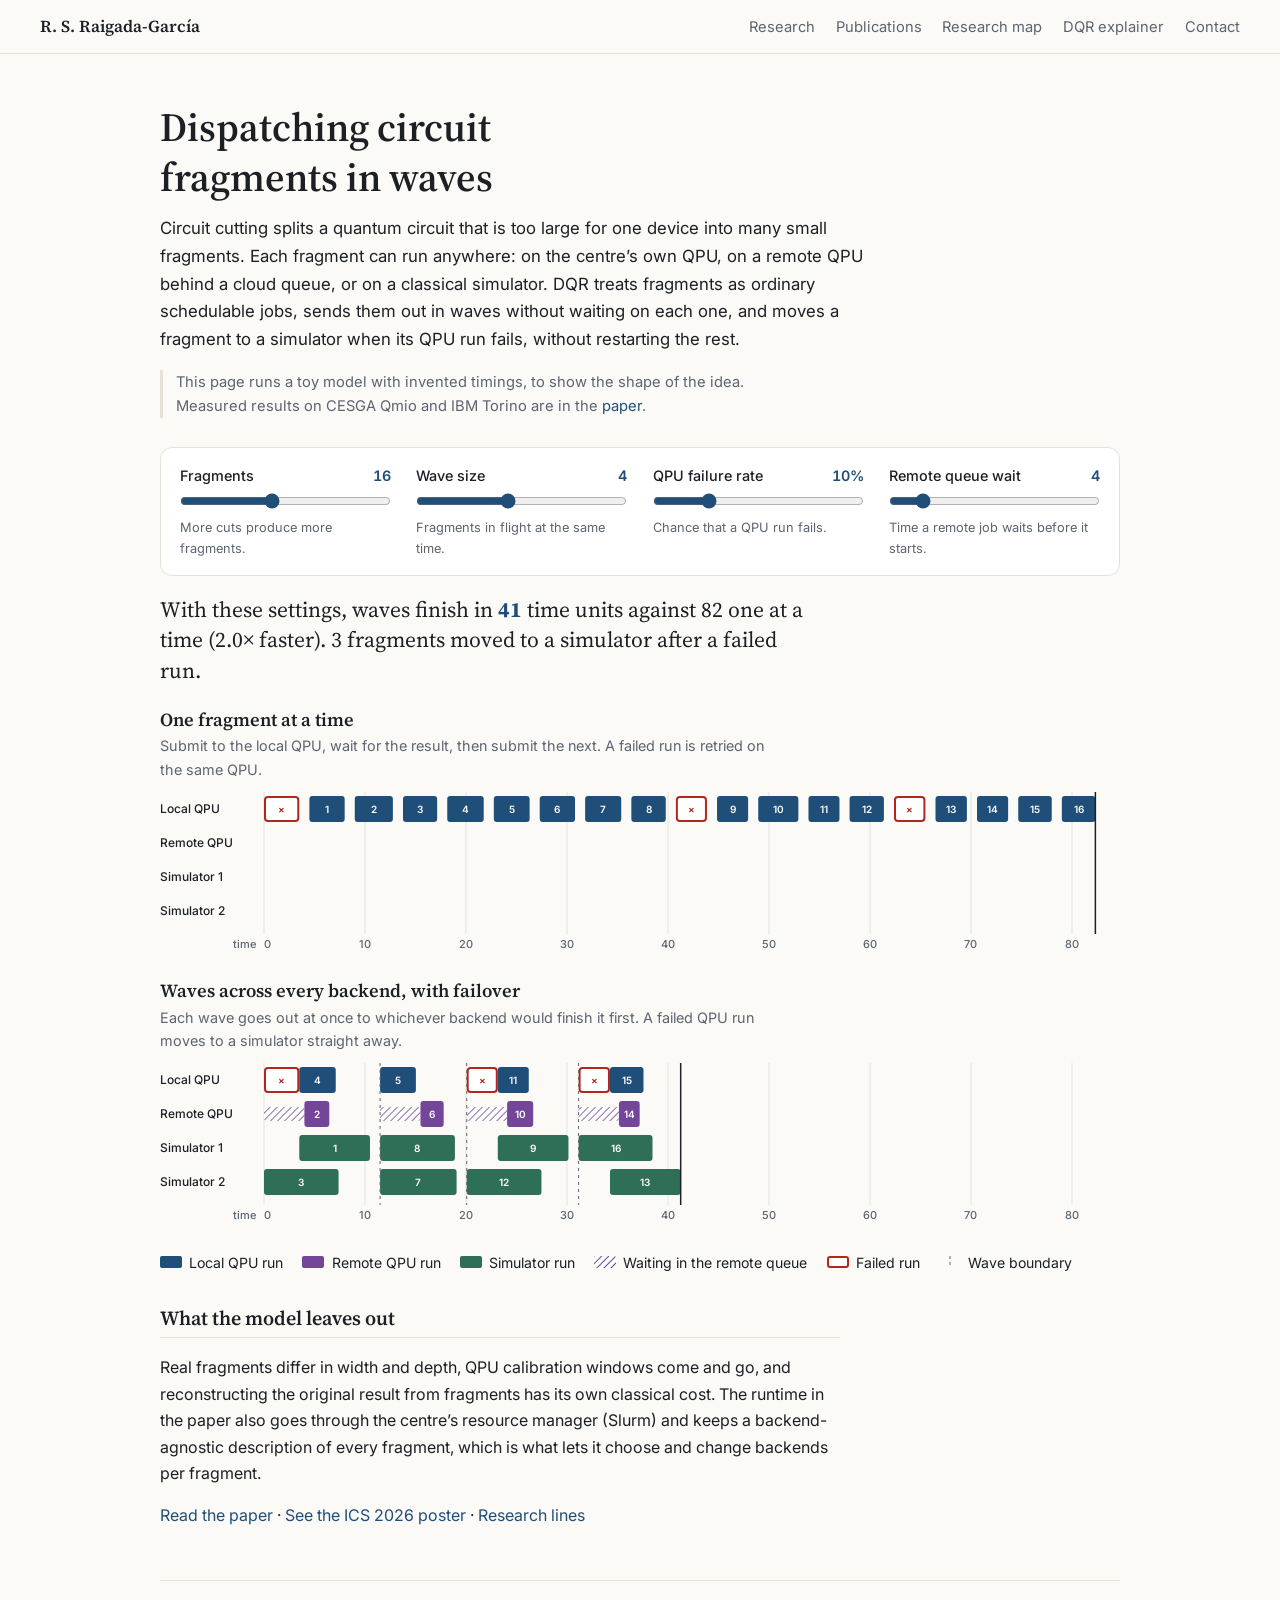
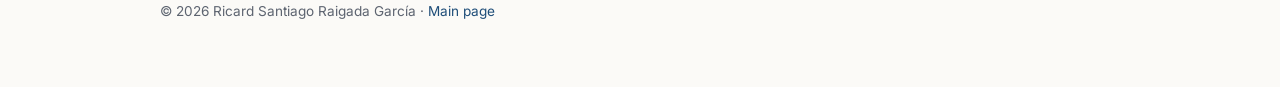
==== dqr-explainer.html @ d9e57925 "Add new paper on communication-aware qubit placement and update bibliography - Created HTML page for" ====
<!doctype html>
<html lang="en">
<head>
  <meta charset="utf-8">
  <meta name="viewport" content="width=device-width, initial-scale=1">
  <title>Dispatching circuit fragments in waves · interactive explainer · Ricard S. Raigada-García</title>
  <meta name="description" content="Interactive explainer of wave-based dispatch for circuit cutting in hybrid HPC–quantum systems: how fragments are spread over local QPUs, remote QPUs and simulators, with per-fragment failover.">
  <link rel="canonical" href="https://raigada-garcia.dev/dqr-explainer.html">
  <meta property="og:type" content="website">
  <meta property="og:url" content="https://raigada-garcia.dev/dqr-explainer.html">
  <meta property="og:title" content="Dispatching circuit fragments in waves · interactive explainer">
  <meta property="og:description" content="Change the number of fragments, the wave size and the failure rate, and watch the schedule change.">
  <meta property="og:image" content="https://raigada-garcia.dev/assets/img/og-card.jpg">
  <meta name="twitter:card" content="summary_large_image">
  <link rel="icon" type="image/png" sizes="48x48" href="assets/img/favicon-48.png">
  <link rel="apple-touch-icon" href="assets/img/apple-touch-icon.png">
  <link rel="alternate" type="application/atom+xml" title="Updates" href="feed.xml">
  <link rel="preconnect" href="https://fonts.googleapis.com">
  <link rel="preconnect" href="https://fonts.gstatic.com" crossorigin>
  <link href="https://fonts.googleapis.com/css2?family=Inter:wght@400;500;600&family=Source+Serif+4:opsz,wght@8..60,500;8..60,600&display=swap" rel="stylesheet">
  <link rel="stylesheet" href="style.css?v=3">
  <style>
    :root { --c-local: #1f4e79; --c-remote: #74469a; --c-cpu: #2f6f57; --c-fail: #b3261e; }
    @media (prefers-color-scheme: dark) {
      :root { --c-local: #8cb8e6; --c-remote: #c3a3e0; --c-cpu: #7cc4a4; --c-fail: #f2908a; }
    }
    .explainer { max-width: 1040px; margin: 0 auto; padding: clamp(24px, 4vw, 48px) clamp(16px, 4vw, 40px); }
    .explainer h1 { font-size: clamp(1.8rem, 3.4vw, 2.5rem); margin: 0 0 .8rem; max-width: 22ch; }
    .lede { max-width: 68ch; font-size: 1.05rem; }
    .caveat { max-width: 68ch; color: var(--muted); font-size: .92rem; border-left: 3px solid var(--line); padding-left: .8rem; }

    .controls {
      display: grid; grid-template-columns: repeat(auto-fit, minmax(200px, 1fr)); gap: .9rem 1.6rem;
      margin: 1.8rem 0 1.2rem; padding: 1rem 1.2rem; border: 1px solid var(--line); border-radius: 12px; background: var(--surface);
    }
    .control label { display: flex; justify-content: space-between; font-size: .9rem; font-weight: 500; }
    .control output { font-variant-numeric: tabular-nums; color: var(--accent); font-weight: 600; }
    .control input { width: 100%; accent-color: var(--accent); margin: .35rem 0 0; }
    .control small { display: block; color: var(--muted); font-size: .8rem; }

    .result { font-family: var(--serif); font-size: clamp(1.15rem, 2vw, 1.35rem); line-height: 1.4; max-width: 60ch; margin: 0 0 1.4rem; }
    .result strong { color: var(--accent); }

    .chart { margin: 0 0 1.6rem; }
    .chart h2 { font-size: 1.15rem; border: 0; padding: 0; margin: 0 0 .2rem; }
    .chart p { color: var(--muted); font-size: .9rem; margin: 0 0 .5rem; max-width: 68ch; }
    .gantt { width: 100%; display: block; overflow: visible; }
    .gantt text { font: 500 11px var(--sans); fill: var(--muted); }
    .gantt .lane-label { font-size: 12px; fill: var(--text); }
    .gantt .bar-label { fill: var(--surface); font-weight: 600; font-size: 10px; pointer-events: none; }
    .gantt .grid { stroke: var(--line); }
    .gantt .wave { stroke: var(--muted); stroke-dasharray: 3 4; }

    .legend { display: flex; flex-wrap: wrap; gap: .4rem 1.2rem; list-style: none; padding: 0; margin: 0 0 2rem; font-size: .88rem; }
    .legend li { display: inline-flex; align-items: center; gap: .45rem; }
    .legend svg { width: 22px; height: 12px; }

    .more { max-width: 68ch; }
    .more h2 { font-size: 1.25rem; }
  </style>
</head>
<body>

<a class="skip-link" href="#main">Skip to content</a>

<header class="topbar">
  <a class="brand" href="index.html">R. S. Raigada-García</a>
  <nav class="nav" aria-label="Site">
    <a href="index.html#research">Research</a>
    <a href="index.html#publications">Publications</a>
    <a href="research-map.html">Research map</a>
    <a href="dqr-explainer.html" aria-current="page">DQR explainer</a>
    <a href="index.html#contact">Contact</a>
  </nav>
</header>

<main class="explainer" id="main">
  <h1>Dispatching circuit fragments in waves</h1>
  <p class="lede">
    Circuit cutting splits a quantum circuit that is too large for one device into many small fragments.
    Each fragment can run anywhere: on the centre’s own QPU, on a remote QPU behind a cloud queue, or on a classical simulator.
    DQR treats fragments as ordinary schedulable jobs, sends them out in waves without waiting on each one,
    and moves a fragment to a simulator when its QPU run fails, without restarting the rest.
  </p>
  <p class="caveat">
    This page runs a toy model with invented timings, to show the shape of the idea.
    Measured results on CESGA Qmio and IBM Torino are in the <a href="papers/2604.15279.html">paper</a>.
  </p>

  <form class="controls" id="controls" aria-label="Model parameters" onsubmit="return false">
    <div class="control">
      <label for="n">Fragments <output for="n" id="n-out"></output></label>
      <input type="range" id="n" min="4" max="32" step="1" value="16">
      <small>More cuts produce more fragments.</small>
    </div>
    <div class="control">
      <label for="b">Wave size <output for="b" id="b-out"></output></label>
      <input type="range" id="b" min="1" max="8" step="1" value="4">
      <small>Fragments in flight at the same time.</small>
    </div>
    <div class="control">
      <label for="f">QPU failure rate <output for="f" id="f-out"></output></label>
      <input type="range" id="f" min="0" max="40" step="5" value="10">
      <small>Chance that a QPU run fails.</small>
    </div>
    <div class="control">
      <label for="w">Remote queue wait <output for="w" id="w-out"></output></label>
      <input type="range" id="w" min="0" max="30" step="2" value="4">
      <small>Time a remote job waits before it starts.</small>
    </div>
  </form>

  <p class="result" id="result" aria-live="polite"></p>

  <section class="chart" aria-labelledby="c1-h">
    <h2 id="c1-h">One fragment at a time</h2>
    <p>Submit to the local QPU, wait for the result, then submit the next. A failed run is retried on the same QPU.</p>
    <div id="chart-seq"></div>
  </section>

  <section class="chart" aria-labelledby="c2-h">
    <h2 id="c2-h">Waves across every backend, with failover</h2>
    <p>Each wave goes out at once to whichever backend would finish it first. A failed QPU run moves to a simulator straight away.</p>
    <div id="chart-wave"></div>
  </section>

  <ul class="legend" aria-label="Legend">
    <li><svg aria-hidden="true"><rect width="22" height="12" rx="2" fill="var(--c-local)"/></svg>Local QPU run</li>
    <li><svg aria-hidden="true"><rect width="22" height="12" rx="2" fill="var(--c-remote)"/></svg>Remote QPU run</li>
    <li><svg aria-hidden="true"><rect width="22" height="12" rx="2" fill="var(--c-cpu)"/></svg>Simulator run</li>
    <li><svg aria-hidden="true"><rect width="22" height="12" rx="2" fill="url(#lg-wait)"/><defs><pattern id="lg-wait" width="5" height="5" patternUnits="userSpaceOnUse" patternTransform="rotate(45)"><rect width="5" height="5" fill="var(--surface)"/><line x1="0" y1="0" x2="0" y2="5" stroke="var(--c-remote)" stroke-width="2"/></pattern></defs></svg>Waiting in the remote queue</li>
    <li><svg aria-hidden="true"><rect x="1" y="1" width="20" height="10" rx="2" fill="var(--surface)" stroke="var(--c-fail)" stroke-width="2"/></svg>Failed run</li>
    <li><svg aria-hidden="true"><line x1="11" y1="0" x2="11" y2="12" stroke="var(--muted)" stroke-dasharray="3 3"/></svg>Wave boundary</li>
  </ul>

  <section class="more" aria-labelledby="more-h">
    <h2 id="more-h">What the model leaves out</h2>
    <p>
      Real fragments differ in width and depth, QPU calibration windows come and go, and reconstructing the
      original result from fragments has its own classical cost. The runtime in the paper also goes through
      the centre’s resource manager (Slurm) and keeps a backend-agnostic description of every fragment,
      which is what lets it choose and change backends per fragment.
    </p>
    <p><a href="papers/2604.15279.html">Read the paper</a> · <a href="assets/posters/raigada-garcia-ics2026-poster.pdf">See the ICS 2026 poster</a> · <a href="index.html#research">Research lines</a></p>
  </section>

  <footer class="footer">
    <p>© 2026 Ricard Santiago Raigada García · <a href="index.html">Main page</a></p>
  </footer>
</main>

<script>
(function () {
  'use strict';

  /* ---------- Model constants (invented, illustrative) ---------- */
  var T_LOCAL = 3, T_REMOTE = 2, T_CPU = 7, POLL = 1, MAX_RETRY = 3, CPU_LANES = 2;
  var LANES = [
    { id: 'local', label: 'Local QPU', color: '--c-local' },
    { id: 'remote', label: 'Remote QPU', color: '--c-remote' },
    { id: 'cpu0', label: 'Simulator 1', color: '--c-cpu' },
    { id: 'cpu1', label: 'Simulator 2', color: '--c-cpu' }
  ];

  // The same random draws feed both strategies, so the comparison is fair.
  function rng(seed) {
    return function () {
      seed |= 0; seed = seed + 0x6D2B79F5 | 0;
      var t = Math.imul(seed ^ seed >>> 15, 1 | seed);
      t = t + Math.imul(t ^ t >>> 7, 61 | t) ^ t;
      return ((t ^ t >>> 14) >>> 0) / 4294967296;
    };
  }
  var rand = rng(2604), DRAWS = [];
  for (var i = 0; i < 32; i++) DRAWS.push({ jitter: rand(), fail: [rand(), rand(), rand(), rand()] });

  function sequential(p) {
    var t = 0, bars = [], fails = 0;
    for (var i = 0; i < p.n; i++) {
      var d = DRAWS[i], dur = T_LOCAL + d.jitter, done = false;
      for (var a = 0; a < MAX_RETRY && !done; a++) {
        var failed = d.fail[a] < p.f;
        bars.push({ lane: 'local', start: t, end: t + dur, frag: i + 1, failed: failed });
        t += dur + POLL;
        if (failed) fails++; else done = true;
      }
      if (!done) { bars.push({ lane: 'cpu0', start: t, end: t + T_CPU, frag: i + 1 }); t += T_CPU + POLL; }
    }
    return { bars: bars, makespan: t - POLL, fails: fails, failovers: 0, waves: [] };
  }

  function waves(p) {
    var free = { local: 0, remote: 0, cpu0: 0, cpu1: 0 };
    var bars = [], fails = 0, failovers = 0, T = 0, waveStarts = [];
    function cpuLane() { return free.cpu0 <= free.cpu1 ? 'cpu0' : 'cpu1'; }
    for (var w = 0; w < p.n; w += p.b) {
      waveStarts.push(T);
      var waveEnd = T;
      for (var i = w; i < Math.min(p.n, w + p.b); i++) {
        var d = DRAWS[i];
        var c = cpuLane();
        var opts = [
          { lane: 'local', start: Math.max(T, free.local), dur: T_LOCAL + d.jitter, qpu: true, submit: T },
          { lane: 'remote', start: Math.max(T + p.w, free.remote), dur: T_REMOTE + d.jitter * 0.6, qpu: true, submit: T },
          { lane: c, start: Math.max(T, free[c]), dur: T_CPU + d.jitter, qpu: false, submit: T }
        ];
        // expected finish, counting the chance of a failover to the simulator
        opts.forEach(function (o) {
          o.end = o.start + o.dur;
          o.score = o.end + (o.qpu ? p.f * (T_CPU) : 0);
        });
        opts.sort(function (x, y) { return x.score - y.score; });
        var o = opts[0];
        var failed = o.qpu && d.fail[0] < p.f;
        if (o.lane === 'remote' && o.start > o.submit) bars.push({ lane: 'remote', start: o.submit, end: o.start, wait: true, frag: i + 1 });
        bars.push({ lane: o.lane, start: o.start, end: o.end, frag: i + 1, failed: failed });
        free[o.lane] = o.end;
        var end = o.end;
        if (failed) {
          fails++; failovers++;
          var c2 = cpuLane(), s2 = Math.max(o.end, free[c2]);
          bars.push({ lane: c2, start: s2, end: s2 + T_CPU, frag: i + 1, failover: true });
          free[c2] = s2 + T_CPU; end = s2 + T_CPU;
        }
        waveEnd = Math.max(waveEnd, end);
      }
      T = waveEnd + POLL;
    }
    return { bars: bars, makespan: T - POLL, fails: fails, failovers: failovers, waves: waveStarts };
  }

  /* ---------- Drawing ---------- */
  var NS = 'http://www.w3.org/2000/svg';
  function el(name, a, parent) {
    var x = document.createElementNS(NS, name);
    for (var k in a) x.setAttribute(k, a[k]);
    if (parent) parent.appendChild(x);
    return x;
  }

  function draw(container, sim, scaleMax, title) {
    var W = Math.max(320, container.clientWidth), labelW = W < 520 ? 78 : 104, laneH = 26, gap = 8, top = 6;
    var H = top + LANES.length * (laneH + gap) + 22;
    var plotW = W - labelW - 8;
    var x = function (t) { return labelW + t / scaleMax * plotW; };
    container.innerHTML = '';
    var svg = el('svg', { 'class': 'gantt', viewBox: '0 0 ' + W + ' ' + H, width: W, height: H, role: 'img',
      'aria-label': title + ': makespan ' + sim.makespan.toFixed(0) + ' time units.' }, container);
    var defs = el('defs', {}, svg);
    var pat = el('pattern', { id: 'wait-' + container.id, width: 5, height: 5, patternUnits: 'userSpaceOnUse', patternTransform: 'rotate(45)' }, defs);
    el('rect', { width: 5, height: 5, fill: 'var(--surface)' }, pat);
    el('line', { x1: 0, y1: 0, x2: 0, y2: 5, stroke: 'var(--c-remote)', 'stroke-width': 2 }, pat);

    // time grid
    var step = scaleMax > 120 ? 20 : scaleMax > 60 ? 10 : 5;
    for (var t = 0; t <= scaleMax; t += step) {
      el('line', { 'class': 'grid', x1: x(t), x2: x(t), y1: top - 4, y2: H - 20 }, svg);
      var tx = el('text', { x: x(t), y: H - 6, 'text-anchor': t === 0 ? 'start' : 'middle' }, svg);
      tx.textContent = t;
    }
    var unit = el('text', { x: labelW - 8, y: H - 6, 'text-anchor': 'end' }, svg); unit.textContent = 'time';

    LANES.forEach(function (lane, li) {
      var y = top + li * (laneH + gap);
      var lt = el('text', { 'class': 'lane-label', x: 0, y: y + laneH / 2 + 4 }, svg);
      lt.textContent = lane.label;
      sim.bars.filter(function (b) { return b.lane === lane.id; }).forEach(function (b) {
        var bx = x(b.start), bw = Math.max(1.5, x(b.end) - x(b.start));
        var col = 'var(' + lane.color + ')';
        var a = { x: bx, y: y + (b.wait ? 6 : 0), width: bw, height: b.wait ? laneH - 12 : laneH, rx: 3 };
        if (b.wait) { a.fill = 'url(#wait-' + container.id + ')'; a.opacity = .8; }
        else if (b.failed) { a.fill = 'var(--surface)'; a.stroke = 'var(--c-fail)'; a['stroke-width'] = 2; a.x += 1; a.width = Math.max(1, bw - 2); a.y += 1; a.height -= 2; }
        else { a.fill = col; }
        var r = el('rect', a, svg);
        var tip = el('title', {}, r);
        tip.textContent = 'Fragment ' + b.frag + (b.wait ? ' waiting in the remote queue' : b.failed ? ' failed' : b.failover ? ' after failover' : '') +
          ', ' + b.start.toFixed(1) + ' to ' + b.end.toFixed(1);
        if (!b.wait && bw > 16) {
          var t2 = el('text', { 'class': 'bar-label', x: bx + bw / 2, y: y + laneH / 2 + 3.5, 'text-anchor': 'middle' }, svg);
          if (b.failed) t2.style.fill = 'var(--c-fail)';
          t2.textContent = b.failed ? '×' : b.frag;
        }
      });
    });
    sim.waves.slice(1).forEach(function (t) {
      el('line', { 'class': 'wave', x1: x(t), x2: x(t), y1: top - 4, y2: H - 20 }, svg);
    });
    // makespan marker
    el('line', { x1: x(sim.makespan), x2: x(sim.makespan), y1: top - 4, y2: H - 20, stroke: 'var(--text)', 'stroke-width': 1.5 }, svg);
  }

  /* ---------- Wiring ---------- */
  var ids = ['n', 'b', 'f', 'w'];
  var inputs = {};
  ids.forEach(function (id) { inputs[id] = document.getElementById(id); });

  function params() {
    return { n: +inputs.n.value, b: +inputs.b.value, f: +inputs.f.value / 100, w: +inputs.w.value };
  }

  function update() {
    var p = params();
    document.getElementById('n-out').textContent = p.n;
    document.getElementById('b-out').textContent = p.b;
    document.getElementById('f-out').textContent = Math.round(p.f * 100) + '%';
    document.getElementById('w-out').textContent = p.w;
    var s = sequential(p), v = waves(p);
    var max = Math.max(s.makespan, v.makespan) * 1.02;
    draw(document.getElementById('chart-seq'), s, max, 'One fragment at a time');
    draw(document.getElementById('chart-wave'), v, max, 'Waves across every backend');
    var ratio = s.makespan / v.makespan;
    document.getElementById('result').innerHTML =
      'With these settings, waves finish in <strong>' + v.makespan.toFixed(0) + '</strong> time units against ' +
      s.makespan.toFixed(0) + ' one at a time' + (ratio >= 1.05 ? ' (' + ratio.toFixed(1) + '× faster)' : '') + '. ' +
      (v.failovers ? v.failovers + (v.failovers === 1 ? ' fragment moved' : ' fragments moved') + ' to a simulator after a failed run.' :
        'No QPU run failed.');
  }

  ids.forEach(function (id) { inputs[id].addEventListener('input', update); });
  var t;
  window.addEventListener('resize', function () { clearTimeout(t); t = setTimeout(update, 120); });
  update();
})();
</script>
<script src="site.js" defer></script>
</body>
</html>
---- style.css ----
/* ---------- Tokens ---------- */
:root {
  --bg: #fbfaf7;
  --surface: #ffffff;
  --text: #1c1f24;
  --muted: #5d6470;
  --line: #e6e2da;
  --accent: #1f4e79;        /* deep academic blue */
  --accent-soft: #e8eff6;
  --serif: "Source Serif 4", Georgia, "Times New Roman", serif;
  --sans: "Inter", system-ui, -apple-system, "Segoe UI", Roboto, sans-serif;
  --radius: 10px;
  color-scheme: light dark;
}

@media (prefers-color-scheme: dark) {
  :root {
    --bg: #111418;
    --surface: #171b21;
    --text: #e6e8eb;
    --muted: #9aa3ae;
    --line: #2a3038;
    --accent: #8cb8e6;
    --accent-soft: #1c2733;
  }
}

/* ---------- Base ---------- */
* { box-sizing: border-box; }
html { scroll-behavior: smooth; scroll-padding-top: 72px; }
@media (prefers-reduced-motion: reduce) {
  html { scroll-behavior: auto; }
  *, *::before, *::after { transition: none !important; }
}
body {
  margin: 0;
  background: var(--bg);
  color: var(--text);
  font: 400 16px/1.65 var(--sans);
  -webkit-font-smoothing: antialiased;
}
a { color: var(--accent); text-decoration: none; }
a:hover { text-decoration: underline; text-underline-offset: 3px; }
h1, h2, h3 { font-family: var(--serif); font-weight: 600; line-height: 1.25; }
h2 {
  font-size: 1.55rem;
  margin: 0 0 1rem;
  padding-bottom: .4rem;
  border-bottom: 1px solid var(--line);
}
h3 {
  font-size: 1.05rem;
  font-family: var(--sans);
  text-transform: uppercase;
  letter-spacing: .06em;
  color: var(--muted);
  margin: 1.8rem 0 .8rem;
}
p { margin: 0 0 1rem; }
.muted, .note { color: var(--muted); }
.note { font-size: .92rem; margin-top: -.4rem; }

/* ---------- Top bar ---------- */
.topbar {
  position: sticky; top: 0; z-index: 10;
  display: flex; align-items: center; justify-content: space-between; gap: 1rem;
  padding: .8rem clamp(16px, 4vw, 40px);
  background: color-mix(in srgb, var(--bg) 88%, transparent);
  backdrop-filter: blur(8px);
  border-bottom: 1px solid var(--line);
}
.brand { font-family: var(--serif); font-weight: 600; color: var(--text); font-size: 1.05rem; white-space: nowrap; }
.nav { display: flex; gap: 1.3rem; overflow-x: auto; scrollbar-width: none; }
.nav::-webkit-scrollbar { display: none; }
.nav a { color: var(--muted); font-size: .92rem; white-space: nowrap; }
.nav a:hover { color: var(--accent); text-decoration: none; }

/* ---------- Layout ---------- */
.layout {
  max-width: 1120px;
  margin: 0 auto;
  padding: clamp(24px, 5vw, 56px) clamp(16px, 4vw, 40px);
  display: grid;
  grid-template-columns: 290px minmax(0, 1fr);
  gap: clamp(32px, 5vw, 72px);
  align-items: start;
}

/* ---------- Profile card ---------- */
.profile {
  position: sticky; top: 88px;
  text-align: center;
}
.photo {
  width: 190px; height: 190px;
  border-radius: 50%;
  object-fit: cover;
  border: 4px solid var(--surface);
  box-shadow: 0 6px 24px rgba(0,0,0,.12);
}
.name { font-size: 1.6rem; margin: 1.1rem 0 .3rem; }
.role { color: var(--accent); font-weight: 600; margin: 0 0 .7rem; letter-spacing: .02em; }
.affil { font-size: .93rem; line-height: 1.5; margin-bottom: .5rem; }
.loc { font-size: .9rem; color: var(--muted); }

.links {
  list-style: none; padding: 0; margin: 1.2rem 0;
  display: grid; grid-template-columns: 1fr 1fr; gap: .5rem;
}
.links a {
  display: flex; align-items: center; justify-content: center; gap: .45rem;
  padding: .5rem .6rem;
  border: 1px solid var(--line);
  border-radius: var(--radius);
  background: var(--surface);
  color: var(--text);
  font-size: .9rem;
  transition: border-color .15s, transform .15s;
}
.links a:hover { border-color: var(--accent); text-decoration: none; transform: translateY(-1px); }
.links svg { width: 18px; height: 18px; flex: none; }

.btn {
  display: inline-flex; align-items: center; justify-content: center; gap: .5rem;
  width: 100%;
  padding: .75rem 1rem;
  border-radius: var(--radius);
  background: var(--accent);
  color: var(--bg);
  font-weight: 600;
  transition: filter .15s;
}
.btn:hover { filter: brightness(1.1); text-decoration: none; }
.btn svg { width: 18px; height: 18px; }

/* ---------- Sections ---------- */
section { margin-bottom: 3.2rem; }

.tags { list-style: none; padding: 0; margin: 0; display: flex; flex-wrap: wrap; gap: .5rem; }
.tags li {
  padding: .3rem .8rem;
  background: var(--accent-soft);
  color: var(--accent);
  border-radius: 999px;
  font-size: .88rem;
}

/* Publications / talks */
.pubs { list-style: none; padding: 0; margin: 0; }
.pub {
  display: grid; grid-template-columns: 52px minmax(0, 1fr); gap: 1rem;
  padding: 1rem 0;
  border-bottom: 1px solid var(--line);
}
.pub:last-child { border-bottom: 0; }
.pub p { margin: 0 0 .25rem; }
.year { font-weight: 600; color: var(--muted); font-size: .92rem; padding-top: .1rem; }
.pub-title { font-family: var(--serif); font-size: 1.1rem; font-weight: 600; line-height: 1.35; }
.pub-authors { font-size: .95rem; }
.me { font-weight: 600; text-decoration: underline; text-decoration-color: var(--accent); text-underline-offset: 3px; }
.pub-venue { font-size: .92rem; color: var(--muted); font-style: italic; }
.pub-abstract { font-size: .92rem; color: var(--muted); margin-top: .4rem !important; }
.pub-links { display: flex; flex-wrap: wrap; gap: .5rem; margin-top: .5rem !important; }
.pub-links a {
  font-size: .8rem; font-weight: 600;
  padding: .15rem .6rem;
  border: 1px solid var(--accent);
  border-radius: 6px;
}
.pub-links a:hover { background: var(--accent); color: var(--bg); text-decoration: none; }
.badge {
  display: inline-block; font-style: normal; font-size: .75rem; font-weight: 600;
  padding: .05rem .5rem; margin-right: .4rem;
  border-radius: 4px; background: var(--accent-soft); color: var(--accent);
}
.empty { color: var(--muted); font-style: italic; padding: .5rem 0; }

/* Timeline (education / positions) */
.timeline { list-style: none; padding: 0; margin: 0; }
.timeline li {
  display: grid; grid-template-columns: 130px minmax(0, 1fr); gap: 1rem;
  padding: .7rem 0;
}
.timeline p { margin: 0; }
.when { color: var(--muted); font-size: .9rem; padding-top: .1rem; }
.what { font-weight: 600; }
.where { color: var(--muted); font-size: .95rem; }
.detail { font-size: .92rem; margin-top: .2rem !important; }

.plain { padding-left: 1.1rem; margin: 0; }
.plain li { margin-bottom: .45rem; }

.skills { display: grid; grid-template-columns: 140px minmax(0, 1fr); gap: .5rem 1rem; margin: 0; }
.skills dt { font-weight: 600; }
.skills dd { margin: 0; color: var(--muted); }

.footer { border-top: 1px solid var(--line); padding-top: 1.2rem; font-size: .85rem; color: var(--muted); }
.print-only { display: none; }

/* ---------- Accessibility helpers ---------- */
.sr-only {
  position: absolute; width: 1px; height: 1px; padding: 0; margin: -1px;
  overflow: hidden; clip: rect(0 0 0 0); white-space: nowrap; border: 0;
}
.skip-link {
  position: absolute; left: 12px; top: -48px; z-index: 20;
  padding: .5rem .9rem; border-radius: 6px;
  background: var(--accent); color: var(--bg); font-weight: 600;
}
.skip-link:focus { top: 12px; text-decoration: none; }
:focus-visible { outline: 2px solid var(--accent); outline-offset: 3px; border-radius: 4px; }
.photo { display: block; margin: 0 auto; }

/* ---------- Research lines ---------- */
.rline { padding: 1.1rem 0; border-bottom: 1px solid var(--line); max-width: 68ch; }
.rline:last-child { border-bottom: 0; }
.rline p { margin: 0 0 .5rem; }
h3.rline-title {
  font-family: var(--serif); font-size: 1.15rem; font-weight: 600;
  text-transform: none; letter-spacing: 0; color: var(--text);
  margin: 0 0 .3rem;
}
.rline-status { font-size: .88rem; color: var(--muted); }
.rline-links a { font-size: .92rem; font-weight: 500; }
.badge-quiet { background: transparent; color: var(--muted); border: 1px solid var(--line); }

/* ---------- Poster ---------- */
.poster { margin: .8rem 0 .2rem; display: grid; grid-template-columns: 120px minmax(0, 1fr); gap: 1rem; align-items: start; }
.poster img { width: 120px; height: auto; border: 1px solid var(--line); border-radius: 4px; display: block; }
.poster figcaption { font-size: .92rem; }
.poster summary { cursor: pointer; color: var(--accent); font-weight: 500; }
.poster details p { margin: .5rem 0 0; color: var(--muted); }

/* ---------- News ---------- */
.news { list-style: none; padding: 0; margin: 0 0 .6rem; }
.news li { display: grid; grid-template-columns: 90px minmax(0, 1fr); gap: 1rem; padding: .45rem 0; }
.news time { color: var(--muted); font-size: .9rem; padding-top: .1rem; font-variant-numeric: tabular-nums; }

/* ---------- Cite / BibTeX ---------- */
.cite { margin-top: .5rem; font-size: .88rem; }
.cite summary { cursor: pointer; color: var(--accent); font-weight: 500; width: max-content; }
pre {
  font: .8rem/1.5 ui-monospace, "SFMono-Regular", Menlo, Consolas, monospace;
  background: var(--accent-soft); color: var(--text);
  padding: .8rem 1rem; border-radius: 8px; overflow-x: auto; margin: .5rem 0;
}
.copy {
  font: 600 .8rem var(--sans); color: var(--accent); background: transparent;
  border: 1px solid var(--accent); border-radius: 6px; padding: .2rem .65rem; cursor: pointer;
}
.copy:hover { background: var(--accent); color: var(--bg); }
.pub-title a { color: inherit; }
.pub-title a:hover { color: var(--accent); }

/* ---------- Paper pages ---------- */
.paper { max-width: 760px; margin: 0 auto; padding: clamp(24px, 5vw, 56px) clamp(16px, 4vw, 40px); }
.paper h1 { font-size: clamp(1.6rem, 3.2vw, 2.2rem); margin: .3rem 0 .8rem; }
.paper h2 { font-size: 1.2rem; margin-top: 2rem; }
.paper-kind { color: var(--muted); font-size: .92rem; margin: 0; }
.paper-abstract { max-width: 68ch; }
.paper-back { margin-top: 2rem; }

/* ---------- Mobile ---------- */
@media (max-width: 860px) {
  .layout { grid-template-columns: 1fr; }
  .profile { position: static; max-width: 420px; margin: 0 auto; }
  .brand { display: none; }
  .topbar { justify-content: center; }
}
@media (max-width: 520px) {
  .photo { width: 150px; height: 150px; }
  .pub { grid-template-columns: 1fr; gap: .2rem; }
  .timeline li { grid-template-columns: 1fr; gap: 0; }
  .skills { grid-template-columns: 1fr; gap: 0; }
  .skills dd { margin-bottom: .6rem; }
  .poster { grid-template-columns: 1fr; }
  .news li { grid-template-columns: 1fr; gap: 0; }
}

/* ---------- Print = CV ---------- */
@media print {
  :root { --bg: #fff; --surface: #fff; --text: #000; --muted: #444; --line: #ccc; --accent: #1f4e79; --accent-soft: #fff; }
  @page { margin: 16mm 14mm; }
  body { font-size: 10.5pt; }
  .topbar, .btn, .links, .pub-links, .pub-abstract, #talks .empty, .footer { display: none !important; }
  .layout { display: block; padding: 0; }
  .profile {
    position: static; display: grid; grid-template-columns: 90px 1fr; gap: 0 16px;
    text-align: left; align-items: center; margin-bottom: 18px;
  }
  .photo { grid-row: span 4; width: 90px; height: 90px; box-shadow: none; border: 0; }
  .name { margin: 0; font-size: 18pt; }
  .name br { display: none; }
  .role, .affil, .loc { margin: 0; }
  section { margin-bottom: 14px; }
  h2, h3 { break-after: avoid; }
  .pub, .timeline li { break-inside: avoid; }
  h2 { font-size: 13pt; margin-bottom: 6px; }
  h3 { margin: 10px 0 4px; }
  .pub { padding: 5px 0; border: 0; }
  .tags li { padding: 0; border-radius: 0; }
  .tags li:not(:last-child)::after { content: " ·"; }
  .poster, .skip-link, .cite, #news { display: none !important; }
  .profile picture { grid-row: span 4; }
  .print-only { display: block; }
}
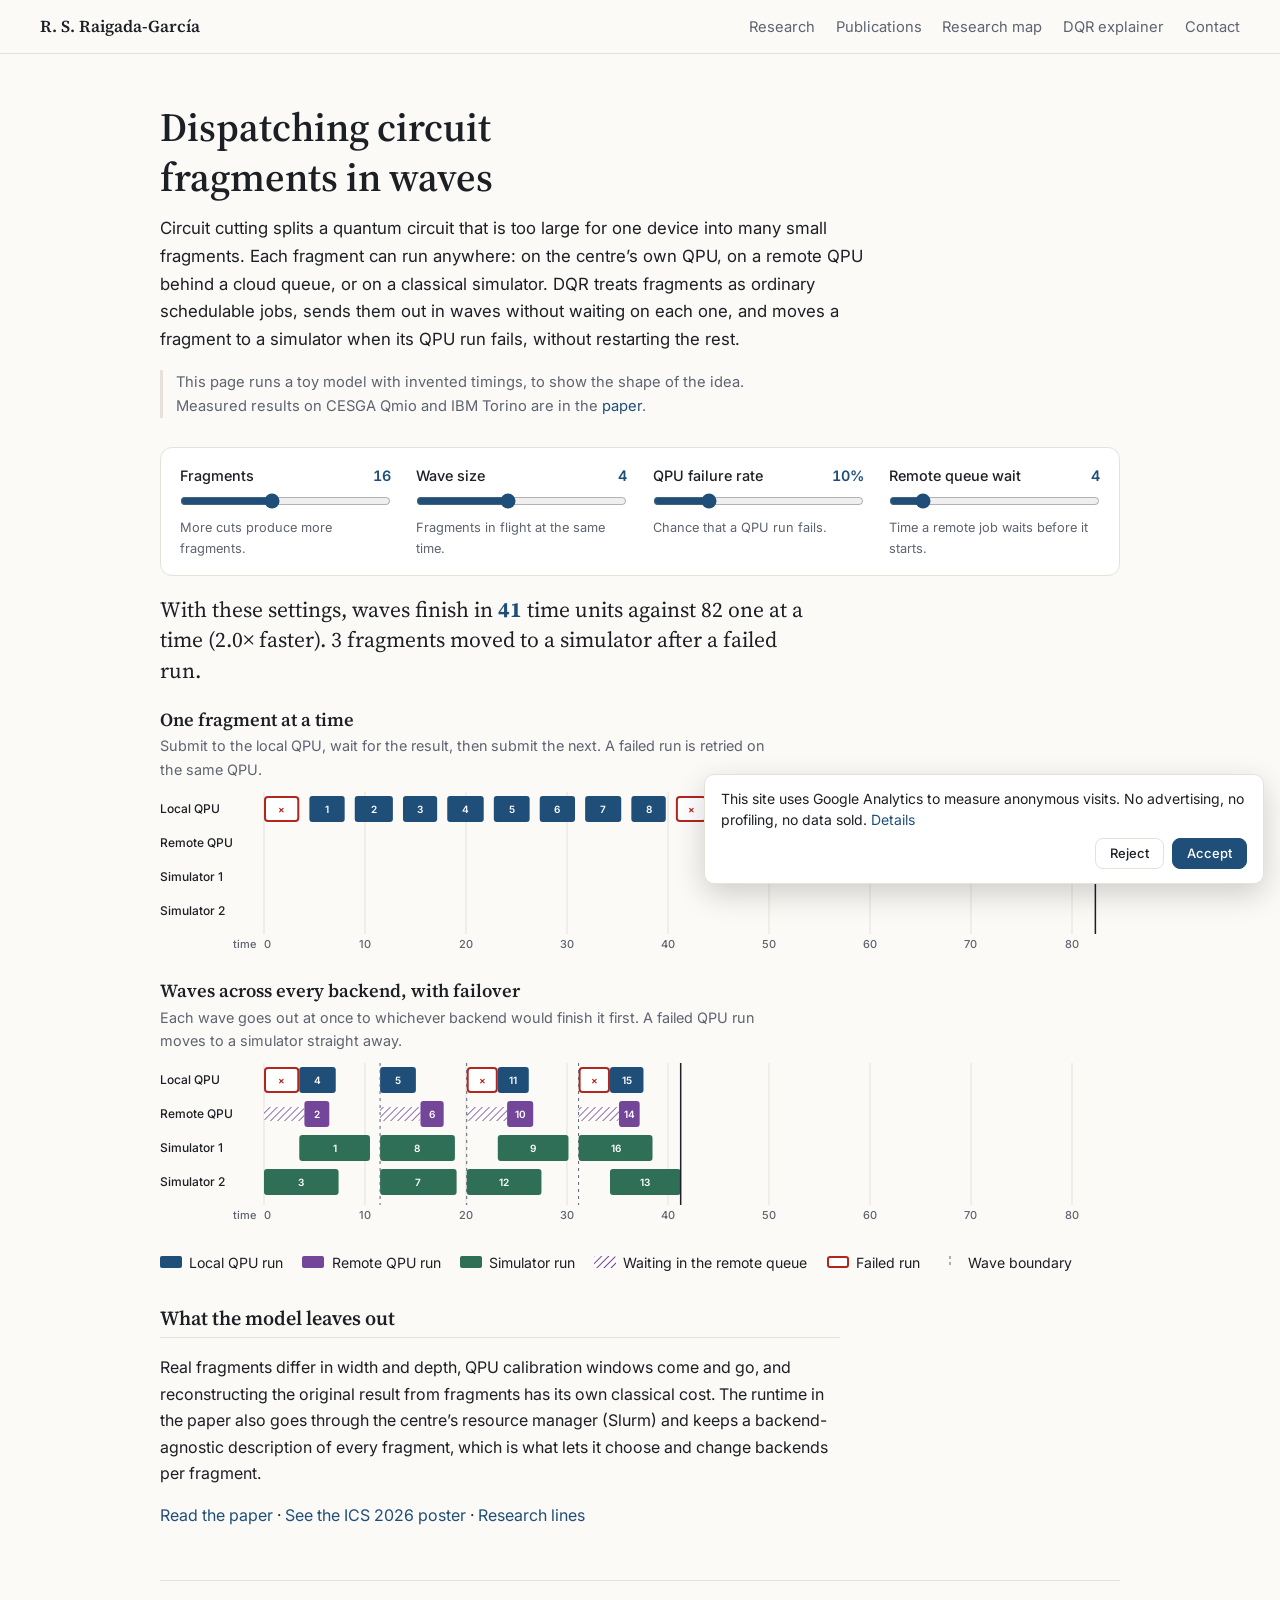
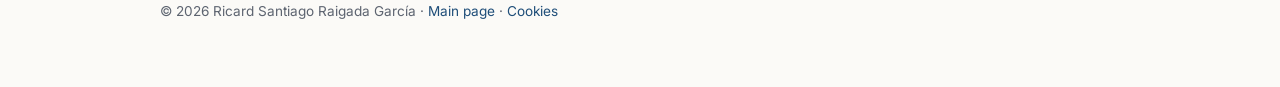
==== commit 4a9f5140: "feat: implement Google Consent Mode v2 and add cookie consent banner" ====
--- a/dqr-explainer.html
+++ b/dqr-explainer.html
@@ -58,6 +58,27 @@
     .more { max-width: 68ch; }
     .more h2 { font-size: 1.25rem; }
   </style>
+
+<!-- Google Tag Manager (with Consent Mode v2) -->
+<script>
+  window.dataLayer = window.dataLayer || [];
+  function gtag(){dataLayer.push(arguments);}
+  (function () {
+    var stored = null;
+    try { stored = JSON.parse(localStorage.getItem('consent-v1')); } catch (e) {}
+    gtag('consent', 'default', {
+      'ad_storage': 'denied',
+      'ad_user_data': 'denied',
+      'ad_personalization': 'denied',
+      'analytics_storage': stored && stored.analytics ? 'granted' : 'denied',
+      'functionality_storage': 'granted',
+      'security_storage': 'granted',
+      'wait_for_update': 500
+    });
+  })();
+  gtag('js', new Date());
+</script>
+<script async src="https://www.googletagmanager.com/gtm.js?id=GTM-MDBGWZ72"></script>
 </head>
 <body>
 
--- a/style.css
+++ b/style.css
@@ -275,6 +275,47 @@
   .skills dd { margin-bottom: .6rem; }
   .poster { grid-template-columns: 1fr; }
   .news li { grid-template-columns: 1fr; gap: 0; }
+}
+
+/* ---------- Cookie consent banner ---------- */
+#consent-banner {
+  position: fixed;
+  left: 16px;
+  right: 16px;
+  bottom: 16px;
+  max-width: 560px;
+  margin-left: auto;
+  z-index: 9999;
+  background: var(--surface);
+  color: var(--text);
+  border: 1px solid var(--line);
+  border-radius: var(--radius);
+  box-shadow: 0 10px 30px rgba(0, 0, 0, .18);
+  padding: 14px 16px;
+  font-size: 14px;
+  line-height: 1.45;
+}
+#consent-banner .consent-text { margin: 0 0 8px; }
+#consent-banner .consent-details { margin: 0 0 8px; color: var(--muted); font-size: 13px; }
+#consent-banner .consent-details code { font-size: 12px; }
+#consent-banner .consent-actions { display: flex; gap: 8px; justify-content: flex-end; }
+#consent-banner .consent-btn {
+  appearance: none;
+  border: 1px solid var(--line);
+  background: var(--surface);
+  color: var(--text);
+  font: 500 13px/1 var(--sans);
+  padding: 8px 14px;
+  border-radius: 8px;
+  cursor: pointer;
+}
+#consent-banner .consent-btn:hover { background: var(--accent-soft); }
+#consent-banner .consent-accept { background: var(--accent); color: #fff; border-color: var(--accent); }
+#consent-banner .consent-accept:hover { filter: brightness(1.05); background: var(--accent); }
+@media (max-width: 520px) {
+  #consent-banner { left: 8px; right: 8px; bottom: 8px; padding: 12px; }
+  #consent-banner .consent-actions { justify-content: stretch; }
+  #consent-banner .consent-btn { flex: 1; }
 }
 
 /* ---------- Print = CV ---------- */
@@ -300,7 +341,7 @@
   .pub { padding: 5px 0; border: 0; }
   .tags li { padding: 0; border-radius: 0; }
   .tags li:not(:last-child)::after { content: " ·"; }
-  .poster, .skip-link, .cite, #news { display: none !important; }
+  .poster, .skip-link, .cite, #news, #consent-banner { display: none !important; }
   .profile picture { grid-row: span 4; }
   .print-only { display: block; }
 }
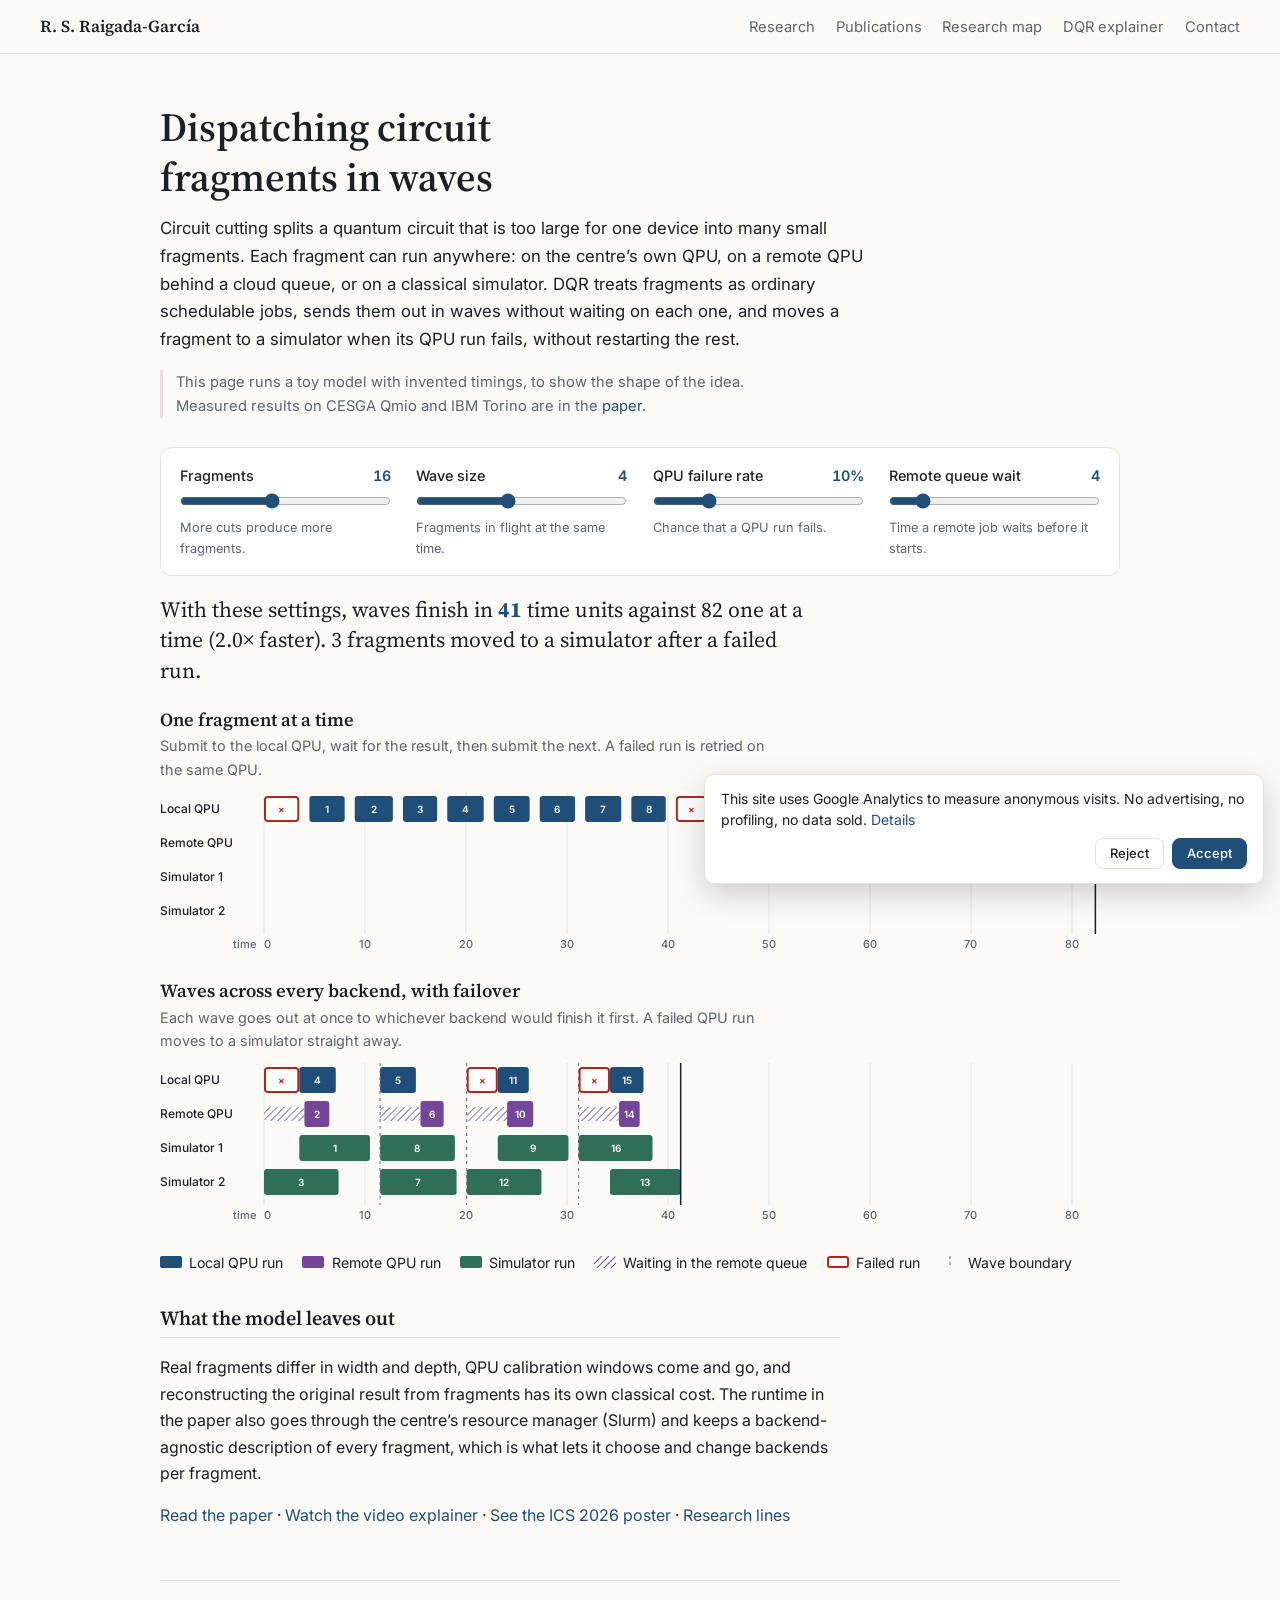
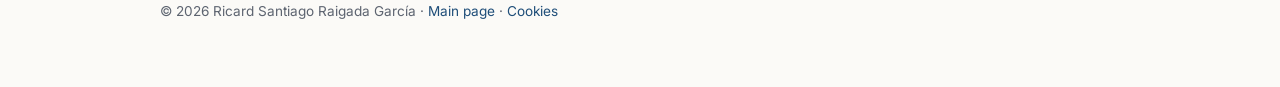
==== commit cccaaf38: "add: DQR video explainer with captions; mark wave-based dispatch paper as published in FGCS Co-Autho" ====
--- a/dqr-explainer.html
+++ b/dqr-explainer.html
@@ -18,7 +18,7 @@
   <link rel="preconnect" href="https://fonts.googleapis.com">
   <link rel="preconnect" href="https://fonts.gstatic.com" crossorigin>
   <link href="https://fonts.googleapis.com/css2?family=Inter:wght@400;500;600&family=Source+Serif+4:opsz,wght@8..60,500;8..60,600&display=swap" rel="stylesheet">
-  <link rel="stylesheet" href="style.css?v=3">
+  <link rel="stylesheet" href="style.css?v=4">
   <style>
     :root { --c-local: #1f4e79; --c-remote: #74469a; --c-cpu: #2f6f57; --c-fail: #b3261e; }
     @media (prefers-color-scheme: dark) {
@@ -162,7 +162,7 @@
       the centre’s resource manager (Slurm) and keeps a backend-agnostic description of every fragment,
       which is what lets it choose and change backends per fragment.
     </p>
-    <p><a href="papers/2604.15279.html">Read the paper</a> · <a href="assets/posters/raigada-garcia-ics2026-poster.pdf">See the ICS 2026 poster</a> · <a href="index.html#research">Research lines</a></p>
+    <p><a href="papers/2604.15279.html">Read the paper</a> · <a href="papers/2604.15279.html#video">Watch the video explainer</a> · <a href="assets/posters/raigada-garcia-ics2026-poster.pdf">See the ICS 2026 poster</a> · <a href="index.html#research">Research lines</a></p>
   </section>
 
   <footer class="footer">
--- a/style.css
+++ b/style.css
@@ -345,3 +345,14 @@
   .profile picture { grid-row: span 4; }
   .print-only { display: block; }
 }
+
+.paper-video { margin: 1rem 0 0; }
+.paper-video video { width: 100%; height: auto; aspect-ratio: 16 / 9; border: 1px solid var(--line); border-radius: 6px; background: #000; display: block; }
+.paper-video figcaption { font-size: .92rem; color: var(--muted); margin-top: .5rem; }
+.vidcard { margin: .8rem 0 .2rem; max-width: 360px; }
+.vidcard a:first-child { position: relative; display: block; }
+.vidcard img { width: 100%; height: auto; aspect-ratio: 16 / 9; border: 1px solid var(--line); border-radius: 6px; display: block; }
+.vidcard-play { position: absolute; inset: 0; margin: auto; width: 52px; height: 52px; border-radius: 50%; background: rgba(0,0,0,.65); }
+.vidcard-play::after { content: ""; position: absolute; left: 20px; top: 15px; border-left: 17px solid #fff; border-top: 11px solid transparent; border-bottom: 11px solid transparent; }
+.vidcard a:first-child:hover .vidcard-play, .vidcard a:first-child:focus-visible .vidcard-play { background: var(--accent); }
+.vidcard figcaption { font-size: .92rem; margin-top: .4rem; }
